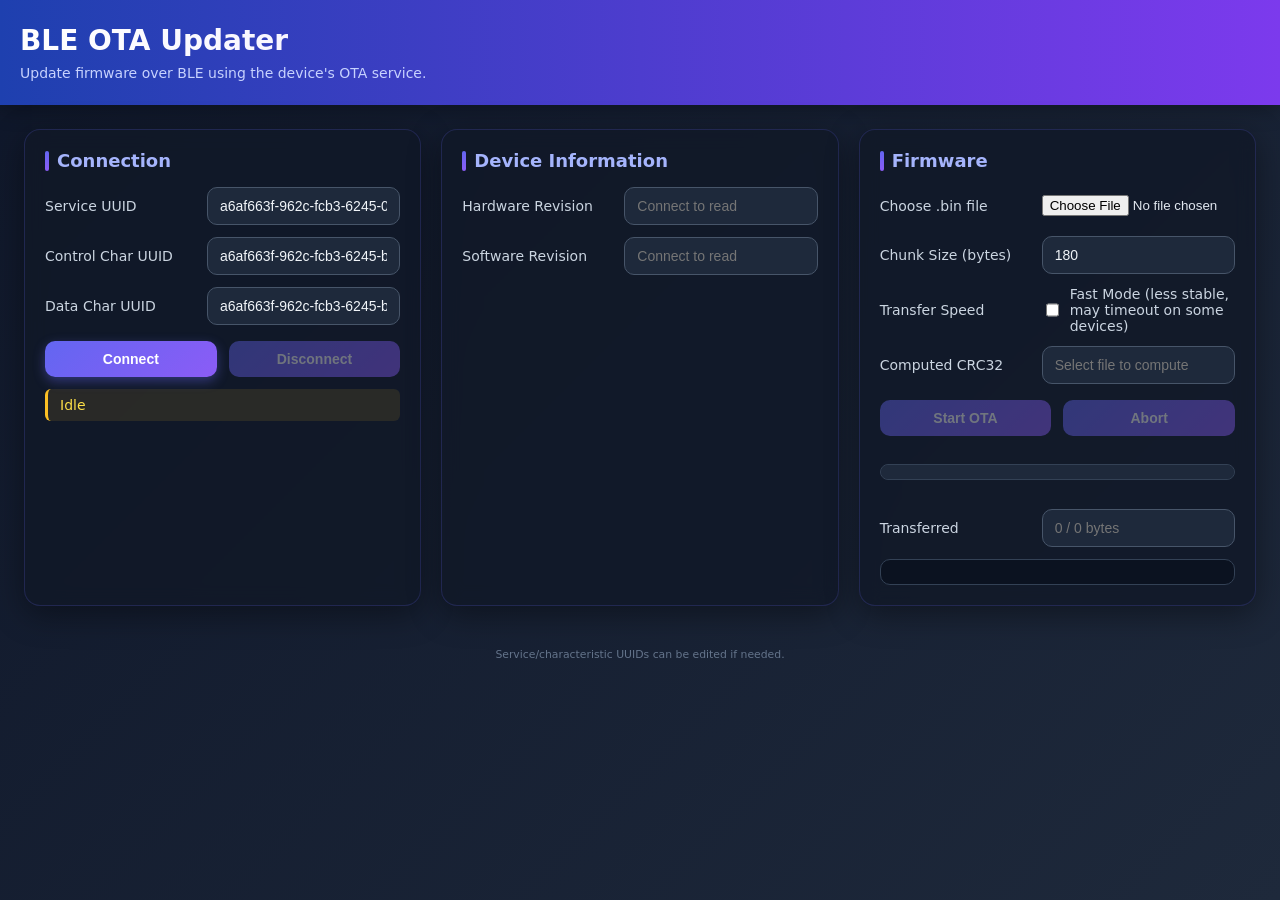
==== ota/index.html @ 7f46f66e "v1.31" ====
<!doctype html>
<html lang="en">
<head>
  <meta charset="utf-8" />
  <meta name="viewport" content="width=device-width, initial-scale=1" />
  <title>TSF LoRaWAN ULP • BLE OTA</title>
  <link rel="stylesheet" href="style.css" />
</head>
<body>
  <header>
    <h1>BLE OTA Updater</h1>
    <p>Update firmware over BLE using the device's OTA service.</p>
  </header>

  <main>
    <section class="card">
      <h2>Connection</h2>
      <div class="row">
        <label>Service UUID</label>
        <input id="svcUuid" type="text" value="a6af663f-962c-fcb3-6245-0058645fa83f" title="Service UUID" placeholder="Service UUID" />
      </div>
      <div class="row">
        <label>Control Char UUID</label>
        <input id="ctrlUuid" type="text" value="a6af663f-962c-fcb3-6245-b058645fa83f" title="Control characteristic UUID" placeholder="Control characteristic UUID" />
      </div>
      <div class="row">
        <label>Data Char UUID</label>
        <input id="dataUuid" type="text" value="a6af663f-962c-fcb3-6245-b158645fa83f" title="Data characteristic UUID" placeholder="Data characteristic UUID" />
      </div>
      <div class="row buttons">
        <button id="btnConnect">Connect</button>
        <button id="btnDisconnect" disabled>Disconnect</button>
      </div>
      <div class="status" id="status">Idle</div>
    </section>

    <section class="card">
      <h2>Device Information</h2>
      <div class="row">
        <label>Hardware Revision</label>
        <input id="hwRev" type="text" readonly title="Hardware Revision" placeholder="Connect to read" />
      </div>
      <div class="row">
        <label>Software Revision</label>
        <input id="swRev" type="text" readonly title="Software Revision" placeholder="Connect to read" />
      </div>
    </section>

    <section class="card">
      <h2>Firmware</h2>
      <div class="row">
        <label>Choose .bin file</label>
        <input id="fileInput" type="file" accept=".bin" title="Firmware .bin" />
      </div>
      <div class="row">
        <label>Chunk Size (bytes)</label>
        <input id="chunkSize" type="number" value="180" min="20" max="512" title="Chunk size" />
      </div>
      <div class="row">
        <label>Transfer Speed</label>
        <label style="display: flex; align-items: center; gap: 8px;">
          <input id="fastMode" type="checkbox" title="Fast mode (less stable)" />
          <span>Fast Mode (less stable, may timeout on some devices)</span>
        </label>
      </div>
      <div class="row">
        <label>Computed CRC32</label>
        <input id="crcOut" type="text" readonly title="CRC32" placeholder="Select file to compute" />
      </div>
      <div class="row buttons">
        <button id="btnStart" disabled>Start OTA</button>
        <button id="btnAbort" disabled>Abort</button>
      </div>
      <progress id="progress" value="0" max="100"></progress>
      <div class="row">
        <label>Transferred</label>
        <input id="xferOut" type="text" readonly placeholder="0 / 0 bytes" />
      </div>
      <div class="log" id="log"></div>
    </section>
  </main>

  <footer>
    <small>Service/characteristic UUIDs can be edited if needed.</small>
  </footer>

  <script src="ota.js"></script>
</body>
</html>
---- ota/style.css ----
* { box-sizing: border-box; }
body { 
  font-family: system-ui, -apple-system, Segoe UI, Roboto, Ubuntu, Cantarell, "Fira Sans", "Droid Sans", Helvetica, Arial, sans-serif; 
  margin: 0; 
  background: linear-gradient(135deg, #0f172a 0%, #1e293b 100%);
  min-height: 100vh;
  color: #e2e8f0; 
}
header { 
  padding: 24px 20px; 
  background: linear-gradient(90deg, #1e40af 0%, #7c3aed 100%);
  box-shadow: 0 4px 20px rgba(0, 0, 0, 0.3);
}
header h1 { 
  margin: 0 0 8px; 
  font-size: 28px; 
  font-weight: 700;
  background: linear-gradient(135deg, #fff 0%, #ddd6fe 100%);
  -webkit-background-clip: text;
  -webkit-text-fill-color: transparent;
  background-clip: text;
}
header p {
  margin: 0;
  color: #c7d2fe;
  font-size: 14px;
}
main { 
  display: grid; 
  grid-template-columns: repeat(auto-fit, minmax(340px, 1fr)); 
  gap: 20px; 
  padding: 24px; 
  max-width: 1400px;
  margin: 0 auto;
}
.card { 
  background: rgba(17, 24, 39, 0.8);
  backdrop-filter: blur(10px);
  border: 1px solid rgba(99, 102, 241, 0.2);
  border-radius: 16px; 
  padding: 20px; 
  box-shadow: 0 8px 32px rgba(0, 0, 0, 0.4);
  transition: transform 0.2s, box-shadow 0.2s;
}
.card:hover {
  transform: translateY(-2px);
  box-shadow: 0 12px 40px rgba(99, 102, 241, 0.3);
}
.card h2 { 
  margin: 0 0 16px; 
  font-size: 18px; 
  font-weight: 600;
  color: #a5b4fc;
  display: flex;
  align-items: center;
  gap: 8px;
}
.card h2::before {
  content: "";
  display: block;
  width: 4px;
  height: 20px;
  background: linear-gradient(180deg, #6366f1 0%, #8b5cf6 100%);
  border-radius: 2px;
}
.row { 
  display: grid; 
  grid-template-columns: 150px 1fr; 
  align-items: center; 
  gap: 12px; 
  margin: 12px 0; 
}
.row.buttons { 
  grid-template-columns: 1fr 1fr; 
  gap: 12px;
  margin-top: 16px;
}
label { 
  color: #cbd5e1; 
  font-size: 14px;
  font-weight: 500;
}
input[type=text], input[type=number] { 
  width: 100%; 
  padding: 10px 12px; 
  border-radius: 10px; 
  border: 1px solid #475569; 
  background: #1e293b; 
  color: #f1f5f9; 
  font-size: 14px;
  transition: border-color 0.2s, box-shadow 0.2s;
}
input[type=text]:focus, input[type=number]:focus {
  outline: none;
  border-color: #6366f1;
  box-shadow: 0 0 0 3px rgba(99, 102, 241, 0.1);
}
input[type=text]:read-only {
  color: #94a3b8;
  cursor: not-allowed;
}
input[type=file] { 
  color: #e2e8f0; 
  padding: 8px 0;
}
input[type=checkbox] {
  width: 20px;
  height: 20px;
  cursor: pointer;
  accent-color: #6366f1;
}
button { 
  background: linear-gradient(135deg, #6366f1 0%, #8b5cf6 100%);
  color: white; 
  border: none; 
  padding: 10px 16px; 
  border-radius: 10px; 
  cursor: pointer; 
  font-weight: 600;
  font-size: 14px;
  transition: transform 0.2s, box-shadow 0.2s;
  box-shadow: 0 4px 12px rgba(99, 102, 241, 0.4);
}
button:hover:not([disabled]) {
  transform: translateY(-1px);
  box-shadow: 0 6px 20px rgba(99, 102, 241, 0.6);
}
button:active:not([disabled]) {
  transform: translateY(0);
}
button[disabled] { 
  opacity: 0.4; 
  cursor: not-allowed; 
  box-shadow: none;
}
progress { 
  width: 100%; 
  height: 16px; 
  margin: 16px 0; 
  border-radius: 8px;
  overflow: hidden;
  background: #1e293b;
  border: 1px solid #334155;
}
progress::-webkit-progress-bar {
  background: #1e293b;
  border-radius: 8px;
}
progress::-webkit-progress-value {
  background: linear-gradient(90deg, #6366f1 0%, #8b5cf6 100%);
  border-radius: 8px;
  transition: width 0.3s ease;
}
progress::-moz-progress-bar {
  background: linear-gradient(90deg, #6366f1 0%, #8b5cf6 100%);
  border-radius: 8px;
}
.status { 
  margin-top: 12px; 
  padding: 8px 12px;
  background: rgba(251, 191, 36, 0.1);
  border-left: 3px solid #fbbf24;
  border-radius: 6px;
  color: #fde047;
  font-size: 14px;
  font-weight: 500;
}
.log { 
  margin-top: 12px; 
  max-height: 200px; 
  overflow: auto; 
  background: #0b1220; 
  border: 1px solid #334155; 
  border-radius: 10px; 
  padding: 12px; 
  font-family: 'Courier New', Courier, monospace;
  font-size: 12px;
  line-height: 1.6;
  color: #94a3b8;
}
.log div {
  padding: 2px 0;
  border-bottom: 1px solid rgba(51, 65, 85, 0.3);
}
.log div:last-child {
  border-bottom: none;
}
footer {
  padding: 16px 20px;
  text-align: center;
  color: #64748b;
  font-size: 13px;
}
/* Scrollbar styling */
.log::-webkit-scrollbar {
  width: 8px;
}
.log::-webkit-scrollbar-track {
  background: #0b1220;
  border-radius: 10px;
}
.log::-webkit-scrollbar-thumb {
  background: #475569;
  border-radius: 10px;
}
.log::-webkit-scrollbar-thumb:hover {
  background: #64748b;
}
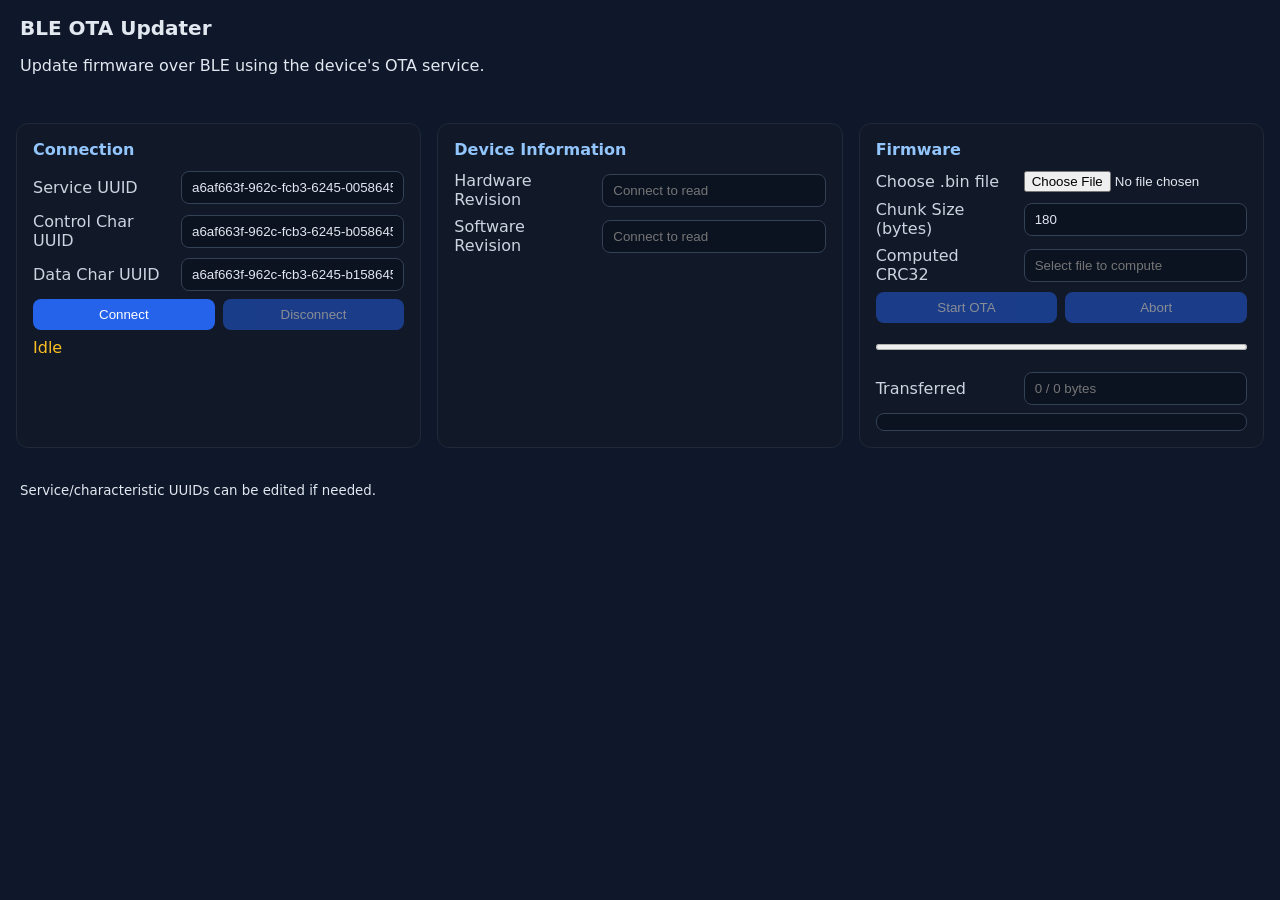
==== commit a0e3ccba: "pre holiday" ====
--- a/ota/index.html
+++ b/ota/index.html
@@ -54,14 +54,7 @@
       </div>
       <div class="row">
         <label>Chunk Size (bytes)</label>
-        <input id="chunkSize" type="number" value="180" min="20" max="512" title="Chunk size" />
-      </div>
-      <div class="row">
-        <label>Transfer Speed</label>
-        <label style="display: flex; align-items: center; gap: 8px;">
-          <input id="fastMode" type="checkbox" title="Fast mode (less stable)" />
-          <span>Fast Mode (less stable, may timeout on some devices)</span>
-        </label>
+        <input id="chunkSize" type="number" value="180" min="20" max="1024" title="Chunk size" />
       </div>
       <div class="row">
         <label>Computed CRC32</label>
--- a/ota/style.css
+++ b/ota/style.css
@@ -1,208 +1,17 @@
 * { box-sizing: border-box; }
-body { 
-  font-family: system-ui, -apple-system, Segoe UI, Roboto, Ubuntu, Cantarell, "Fira Sans", "Droid Sans", Helvetica, Arial, sans-serif; 
-  margin: 0; 
-  background: linear-gradient(135deg, #0f172a 0%, #1e293b 100%);
-  min-height: 100vh;
-  color: #e2e8f0; 
-}
-header { 
-  padding: 24px 20px; 
-  background: linear-gradient(90deg, #1e40af 0%, #7c3aed 100%);
-  box-shadow: 0 4px 20px rgba(0, 0, 0, 0.3);
-}
-header h1 { 
-  margin: 0 0 8px; 
-  font-size: 28px; 
-  font-weight: 700;
-  background: linear-gradient(135deg, #fff 0%, #ddd6fe 100%);
-  -webkit-background-clip: text;
-  -webkit-text-fill-color: transparent;
-  background-clip: text;
-}
-header p {
-  margin: 0;
-  color: #c7d2fe;
-  font-size: 14px;
-}
-main { 
-  display: grid; 
-  grid-template-columns: repeat(auto-fit, minmax(340px, 1fr)); 
-  gap: 20px; 
-  padding: 24px; 
-  max-width: 1400px;
-  margin: 0 auto;
-}
-.card { 
-  background: rgba(17, 24, 39, 0.8);
-  backdrop-filter: blur(10px);
-  border: 1px solid rgba(99, 102, 241, 0.2);
-  border-radius: 16px; 
-  padding: 20px; 
-  box-shadow: 0 8px 32px rgba(0, 0, 0, 0.4);
-  transition: transform 0.2s, box-shadow 0.2s;
-}
-.card:hover {
-  transform: translateY(-2px);
-  box-shadow: 0 12px 40px rgba(99, 102, 241, 0.3);
-}
-.card h2 { 
-  margin: 0 0 16px; 
-  font-size: 18px; 
-  font-weight: 600;
-  color: #a5b4fc;
-  display: flex;
-  align-items: center;
-  gap: 8px;
-}
-.card h2::before {
-  content: "";
-  display: block;
-  width: 4px;
-  height: 20px;
-  background: linear-gradient(180deg, #6366f1 0%, #8b5cf6 100%);
-  border-radius: 2px;
-}
-.row { 
-  display: grid; 
-  grid-template-columns: 150px 1fr; 
-  align-items: center; 
-  gap: 12px; 
-  margin: 12px 0; 
-}
-.row.buttons { 
-  grid-template-columns: 1fr 1fr; 
-  gap: 12px;
-  margin-top: 16px;
-}
-label { 
-  color: #cbd5e1; 
-  font-size: 14px;
-  font-weight: 500;
-}
-input[type=text], input[type=number] { 
-  width: 100%; 
-  padding: 10px 12px; 
-  border-radius: 10px; 
-  border: 1px solid #475569; 
-  background: #1e293b; 
-  color: #f1f5f9; 
-  font-size: 14px;
-  transition: border-color 0.2s, box-shadow 0.2s;
-}
-input[type=text]:focus, input[type=number]:focus {
-  outline: none;
-  border-color: #6366f1;
-  box-shadow: 0 0 0 3px rgba(99, 102, 241, 0.1);
-}
-input[type=text]:read-only {
-  color: #94a3b8;
-  cursor: not-allowed;
-}
-input[type=file] { 
-  color: #e2e8f0; 
-  padding: 8px 0;
-}
-input[type=checkbox] {
-  width: 20px;
-  height: 20px;
-  cursor: pointer;
-  accent-color: #6366f1;
-}
-button { 
-  background: linear-gradient(135deg, #6366f1 0%, #8b5cf6 100%);
-  color: white; 
-  border: none; 
-  padding: 10px 16px; 
-  border-radius: 10px; 
-  cursor: pointer; 
-  font-weight: 600;
-  font-size: 14px;
-  transition: transform 0.2s, box-shadow 0.2s;
-  box-shadow: 0 4px 12px rgba(99, 102, 241, 0.4);
-}
-button:hover:not([disabled]) {
-  transform: translateY(-1px);
-  box-shadow: 0 6px 20px rgba(99, 102, 241, 0.6);
-}
-button:active:not([disabled]) {
-  transform: translateY(0);
-}
-button[disabled] { 
-  opacity: 0.4; 
-  cursor: not-allowed; 
-  box-shadow: none;
-}
-progress { 
-  width: 100%; 
-  height: 16px; 
-  margin: 16px 0; 
-  border-radius: 8px;
-  overflow: hidden;
-  background: #1e293b;
-  border: 1px solid #334155;
-}
-progress::-webkit-progress-bar {
-  background: #1e293b;
-  border-radius: 8px;
-}
-progress::-webkit-progress-value {
-  background: linear-gradient(90deg, #6366f1 0%, #8b5cf6 100%);
-  border-radius: 8px;
-  transition: width 0.3s ease;
-}
-progress::-moz-progress-bar {
-  background: linear-gradient(90deg, #6366f1 0%, #8b5cf6 100%);
-  border-radius: 8px;
-}
-.status { 
-  margin-top: 12px; 
-  padding: 8px 12px;
-  background: rgba(251, 191, 36, 0.1);
-  border-left: 3px solid #fbbf24;
-  border-radius: 6px;
-  color: #fde047;
-  font-size: 14px;
-  font-weight: 500;
-}
-.log { 
-  margin-top: 12px; 
-  max-height: 200px; 
-  overflow: auto; 
-  background: #0b1220; 
-  border: 1px solid #334155; 
-  border-radius: 10px; 
-  padding: 12px; 
-  font-family: 'Courier New', Courier, monospace;
-  font-size: 12px;
-  line-height: 1.6;
-  color: #94a3b8;
-}
-.log div {
-  padding: 2px 0;
-  border-bottom: 1px solid rgba(51, 65, 85, 0.3);
-}
-.log div:last-child {
-  border-bottom: none;
-}
-footer {
-  padding: 16px 20px;
-  text-align: center;
-  color: #64748b;
-  font-size: 13px;
-}
-/* Scrollbar styling */
-.log::-webkit-scrollbar {
-  width: 8px;
-}
-.log::-webkit-scrollbar-track {
-  background: #0b1220;
-  border-radius: 10px;
-}
-.log::-webkit-scrollbar-thumb {
-  background: #475569;
-  border-radius: 10px;
-}
-.log::-webkit-scrollbar-thumb:hover {
-  background: #64748b;
-}
+body { font-family: system-ui, -apple-system, Segoe UI, Roboto, Ubuntu, Cantarell, "Fira Sans", "Droid Sans", Helvetica, Arial, sans-serif; margin: 0; background: #0f172a; color: #e2e8f0; }
+header, footer { padding: 16px 20px; }
+header h1 { margin: 0 0 6px; font-size: 20px; }
+main { display: grid; grid-template-columns: repeat(auto-fit, minmax(320px, 1fr)); gap: 16px; padding: 16px; }
+.card { background: #111827; border: 1px solid #1f2937; border-radius: 12px; padding: 16px; }
+.card h2 { margin: 0 0 12px; font-size: 16px; color: #93c5fd; }
+.row { display: grid; grid-template-columns: 140px 1fr; align-items: center; gap: 8px; margin: 8px 0; }
+.row.buttons { grid-template-columns: 1fr 1fr; }
+label { color: #cbd5e1; }
+input[type=text], input[type=number] { width: 100%; padding: 8px 10px; border-radius: 8px; border: 1px solid #334155; background: #0b1220; color: #e2e8f0; }
+input[type=file] { color: #e2e8f0; }
+button { background: #2563eb; color: white; border: none; padding: 8px 10px; border-radius: 8px; cursor: pointer; }
+button[disabled] { opacity: 0.5; cursor: not-allowed; }
+progress { width: 100%; height: 12px; margin: 10px 0; }
+.status { margin-top: 8px; color: #fbbf24; }
+.log { margin-top: 8px; max-height: 180px; overflow: auto; background: #0b1220; border: 1px solid #334155; border-radius: 8px; padding: 8px; }
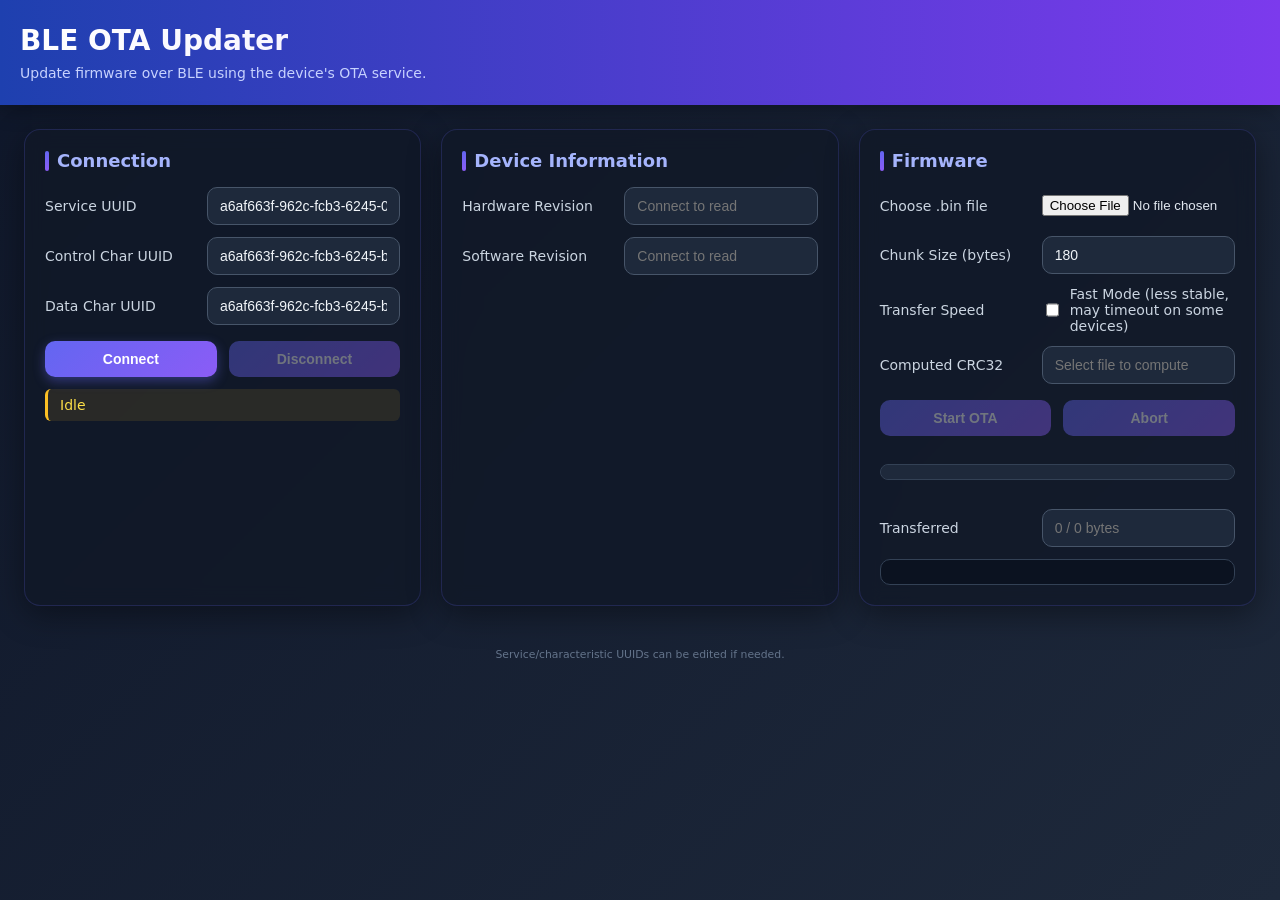
==== commit bc63478d: "Merge Branch NewBranch" ====
--- a/ota/index.html
+++ b/ota/index.html
@@ -54,7 +54,14 @@
       </div>
       <div class="row">
         <label>Chunk Size (bytes)</label>
-        <input id="chunkSize" type="number" value="180" min="20" max="1024" title="Chunk size" />
+        <input id="chunkSize" type="number" value="180" min="20" max="512" title="Chunk size" />
+      </div>
+      <div class="row">
+        <label>Transfer Speed</label>
+        <label style="display: flex; align-items: center; gap: 8px;">
+          <input id="fastMode" type="checkbox" title="Fast mode (less stable)" />
+          <span>Fast Mode (less stable, may timeout on some devices)</span>
+        </label>
       </div>
       <div class="row">
         <label>Computed CRC32</label>
--- a/ota/style.css
+++ b/ota/style.css
@@ -1,17 +1,208 @@
 * { box-sizing: border-box; }
-body { font-family: system-ui, -apple-system, Segoe UI, Roboto, Ubuntu, Cantarell, "Fira Sans", "Droid Sans", Helvetica, Arial, sans-serif; margin: 0; background: #0f172a; color: #e2e8f0; }
-header, footer { padding: 16px 20px; }
-header h1 { margin: 0 0 6px; font-size: 20px; }
-main { display: grid; grid-template-columns: repeat(auto-fit, minmax(320px, 1fr)); gap: 16px; padding: 16px; }
-.card { background: #111827; border: 1px solid #1f2937; border-radius: 12px; padding: 16px; }
-.card h2 { margin: 0 0 12px; font-size: 16px; color: #93c5fd; }
-.row { display: grid; grid-template-columns: 140px 1fr; align-items: center; gap: 8px; margin: 8px 0; }
-.row.buttons { grid-template-columns: 1fr 1fr; }
-label { color: #cbd5e1; }
-input[type=text], input[type=number] { width: 100%; padding: 8px 10px; border-radius: 8px; border: 1px solid #334155; background: #0b1220; color: #e2e8f0; }
-input[type=file] { color: #e2e8f0; }
-button { background: #2563eb; color: white; border: none; padding: 8px 10px; border-radius: 8px; cursor: pointer; }
-button[disabled] { opacity: 0.5; cursor: not-allowed; }
-progress { width: 100%; height: 12px; margin: 10px 0; }
-.status { margin-top: 8px; color: #fbbf24; }
-.log { margin-top: 8px; max-height: 180px; overflow: auto; background: #0b1220; border: 1px solid #334155; border-radius: 8px; padding: 8px; }
+body { 
+  font-family: system-ui, -apple-system, Segoe UI, Roboto, Ubuntu, Cantarell, "Fira Sans", "Droid Sans", Helvetica, Arial, sans-serif; 
+  margin: 0; 
+  background: linear-gradient(135deg, #0f172a 0%, #1e293b 100%);
+  min-height: 100vh;
+  color: #e2e8f0; 
+}
+header { 
+  padding: 24px 20px; 
+  background: linear-gradient(90deg, #1e40af 0%, #7c3aed 100%);
+  box-shadow: 0 4px 20px rgba(0, 0, 0, 0.3);
+}
+header h1 { 
+  margin: 0 0 8px; 
+  font-size: 28px; 
+  font-weight: 700;
+  background: linear-gradient(135deg, #fff 0%, #ddd6fe 100%);
+  -webkit-background-clip: text;
+  -webkit-text-fill-color: transparent;
+  background-clip: text;
+}
+header p {
+  margin: 0;
+  color: #c7d2fe;
+  font-size: 14px;
+}
+main { 
+  display: grid; 
+  grid-template-columns: repeat(auto-fit, minmax(340px, 1fr)); 
+  gap: 20px; 
+  padding: 24px; 
+  max-width: 1400px;
+  margin: 0 auto;
+}
+.card { 
+  background: rgba(17, 24, 39, 0.8);
+  backdrop-filter: blur(10px);
+  border: 1px solid rgba(99, 102, 241, 0.2);
+  border-radius: 16px; 
+  padding: 20px; 
+  box-shadow: 0 8px 32px rgba(0, 0, 0, 0.4);
+  transition: transform 0.2s, box-shadow 0.2s;
+}
+.card:hover {
+  transform: translateY(-2px);
+  box-shadow: 0 12px 40px rgba(99, 102, 241, 0.3);
+}
+.card h2 { 
+  margin: 0 0 16px; 
+  font-size: 18px; 
+  font-weight: 600;
+  color: #a5b4fc;
+  display: flex;
+  align-items: center;
+  gap: 8px;
+}
+.card h2::before {
+  content: "";
+  display: block;
+  width: 4px;
+  height: 20px;
+  background: linear-gradient(180deg, #6366f1 0%, #8b5cf6 100%);
+  border-radius: 2px;
+}
+.row { 
+  display: grid; 
+  grid-template-columns: 150px 1fr; 
+  align-items: center; 
+  gap: 12px; 
+  margin: 12px 0; 
+}
+.row.buttons { 
+  grid-template-columns: 1fr 1fr; 
+  gap: 12px;
+  margin-top: 16px;
+}
+label { 
+  color: #cbd5e1; 
+  font-size: 14px;
+  font-weight: 500;
+}
+input[type=text], input[type=number] { 
+  width: 100%; 
+  padding: 10px 12px; 
+  border-radius: 10px; 
+  border: 1px solid #475569; 
+  background: #1e293b; 
+  color: #f1f5f9; 
+  font-size: 14px;
+  transition: border-color 0.2s, box-shadow 0.2s;
+}
+input[type=text]:focus, input[type=number]:focus {
+  outline: none;
+  border-color: #6366f1;
+  box-shadow: 0 0 0 3px rgba(99, 102, 241, 0.1);
+}
+input[type=text]:read-only {
+  color: #94a3b8;
+  cursor: not-allowed;
+}
+input[type=file] { 
+  color: #e2e8f0; 
+  padding: 8px 0;
+}
+input[type=checkbox] {
+  width: 20px;
+  height: 20px;
+  cursor: pointer;
+  accent-color: #6366f1;
+}
+button { 
+  background: linear-gradient(135deg, #6366f1 0%, #8b5cf6 100%);
+  color: white; 
+  border: none; 
+  padding: 10px 16px; 
+  border-radius: 10px; 
+  cursor: pointer; 
+  font-weight: 600;
+  font-size: 14px;
+  transition: transform 0.2s, box-shadow 0.2s;
+  box-shadow: 0 4px 12px rgba(99, 102, 241, 0.4);
+}
+button:hover:not([disabled]) {
+  transform: translateY(-1px);
+  box-shadow: 0 6px 20px rgba(99, 102, 241, 0.6);
+}
+button:active:not([disabled]) {
+  transform: translateY(0);
+}
+button[disabled] { 
+  opacity: 0.4; 
+  cursor: not-allowed; 
+  box-shadow: none;
+}
+progress { 
+  width: 100%; 
+  height: 16px; 
+  margin: 16px 0; 
+  border-radius: 8px;
+  overflow: hidden;
+  background: #1e293b;
+  border: 1px solid #334155;
+}
+progress::-webkit-progress-bar {
+  background: #1e293b;
+  border-radius: 8px;
+}
+progress::-webkit-progress-value {
+  background: linear-gradient(90deg, #6366f1 0%, #8b5cf6 100%);
+  border-radius: 8px;
+  transition: width 0.3s ease;
+}
+progress::-moz-progress-bar {
+  background: linear-gradient(90deg, #6366f1 0%, #8b5cf6 100%);
+  border-radius: 8px;
+}
+.status { 
+  margin-top: 12px; 
+  padding: 8px 12px;
+  background: rgba(251, 191, 36, 0.1);
+  border-left: 3px solid #fbbf24;
+  border-radius: 6px;
+  color: #fde047;
+  font-size: 14px;
+  font-weight: 500;
+}
+.log { 
+  margin-top: 12px; 
+  max-height: 200px; 
+  overflow: auto; 
+  background: #0b1220; 
+  border: 1px solid #334155; 
+  border-radius: 10px; 
+  padding: 12px; 
+  font-family: 'Courier New', Courier, monospace;
+  font-size: 12px;
+  line-height: 1.6;
+  color: #94a3b8;
+}
+.log div {
+  padding: 2px 0;
+  border-bottom: 1px solid rgba(51, 65, 85, 0.3);
+}
+.log div:last-child {
+  border-bottom: none;
+}
+footer {
+  padding: 16px 20px;
+  text-align: center;
+  color: #64748b;
+  font-size: 13px;
+}
+/* Scrollbar styling */
+.log::-webkit-scrollbar {
+  width: 8px;
+}
+.log::-webkit-scrollbar-track {
+  background: #0b1220;
+  border-radius: 10px;
+}
+.log::-webkit-scrollbar-thumb {
+  background: #475569;
+  border-radius: 10px;
+}
+.log::-webkit-scrollbar-thumb:hover {
+  background: #64748b;
+}
